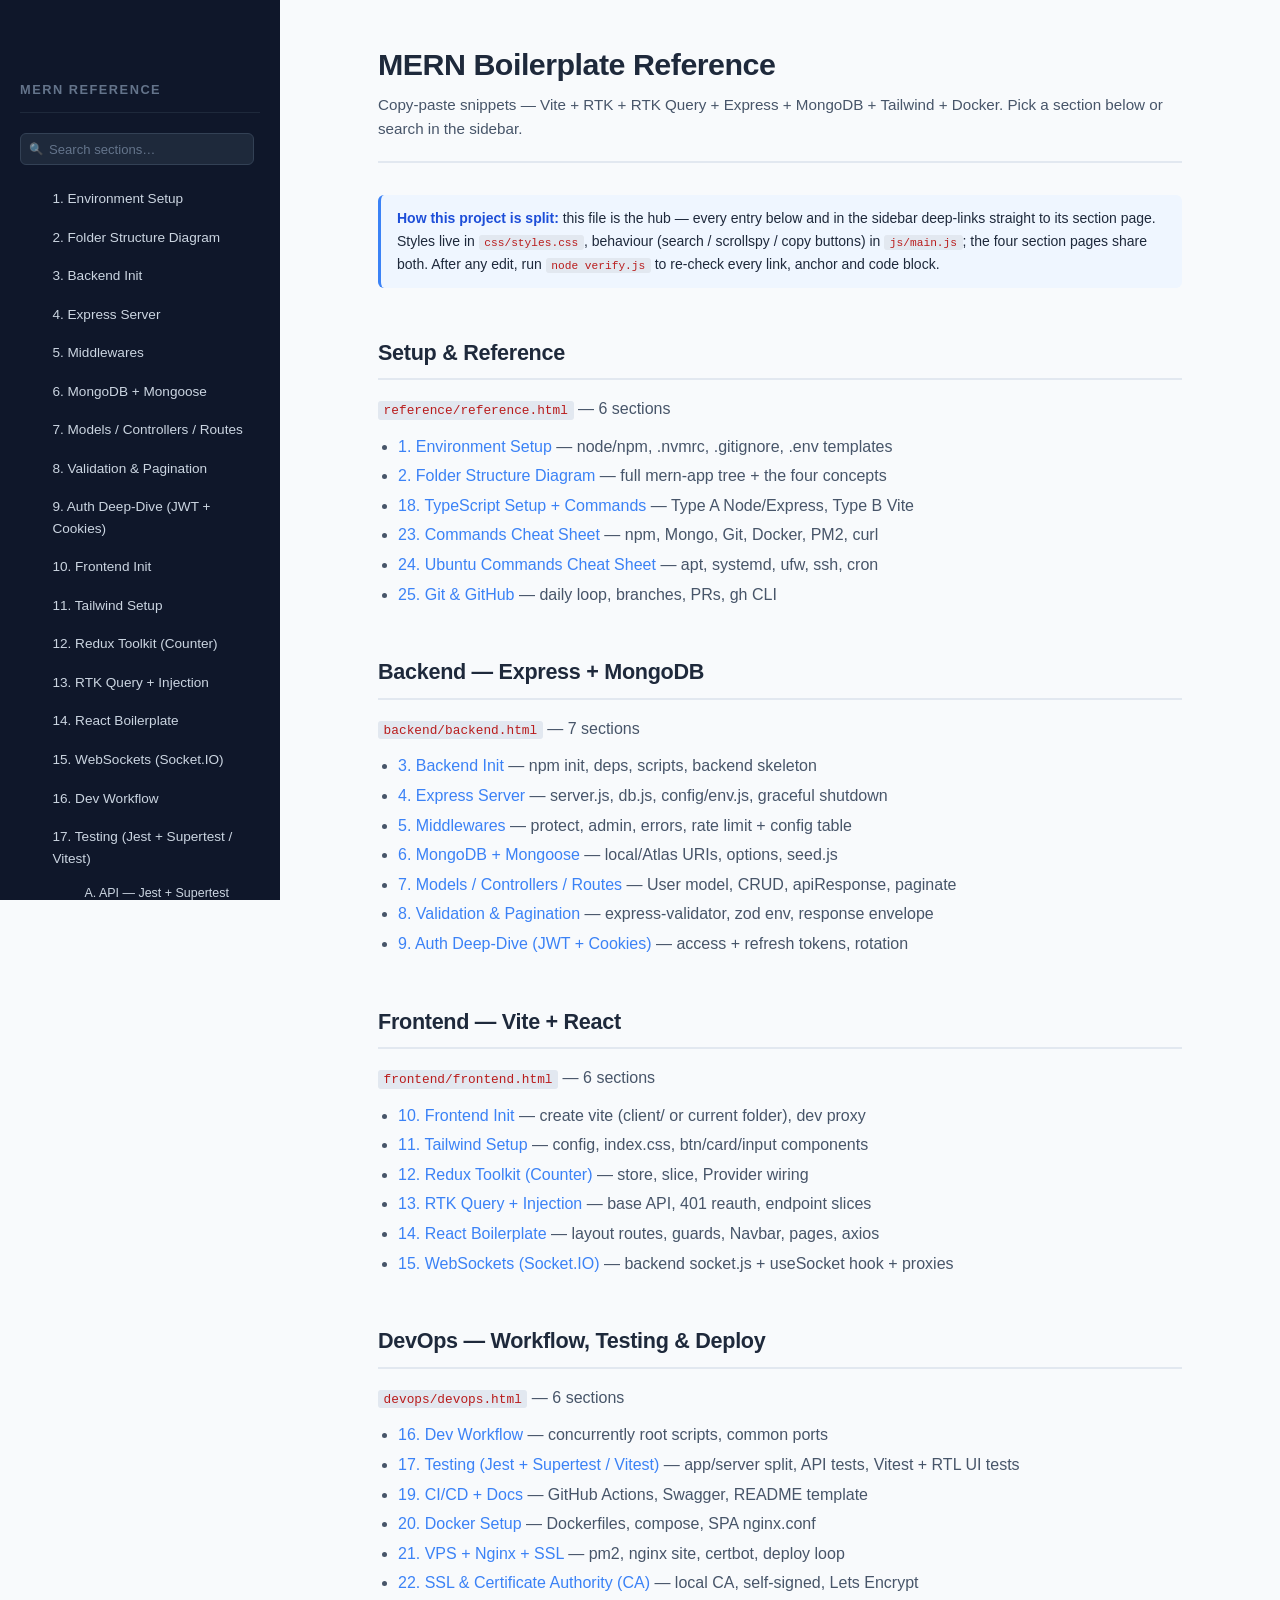
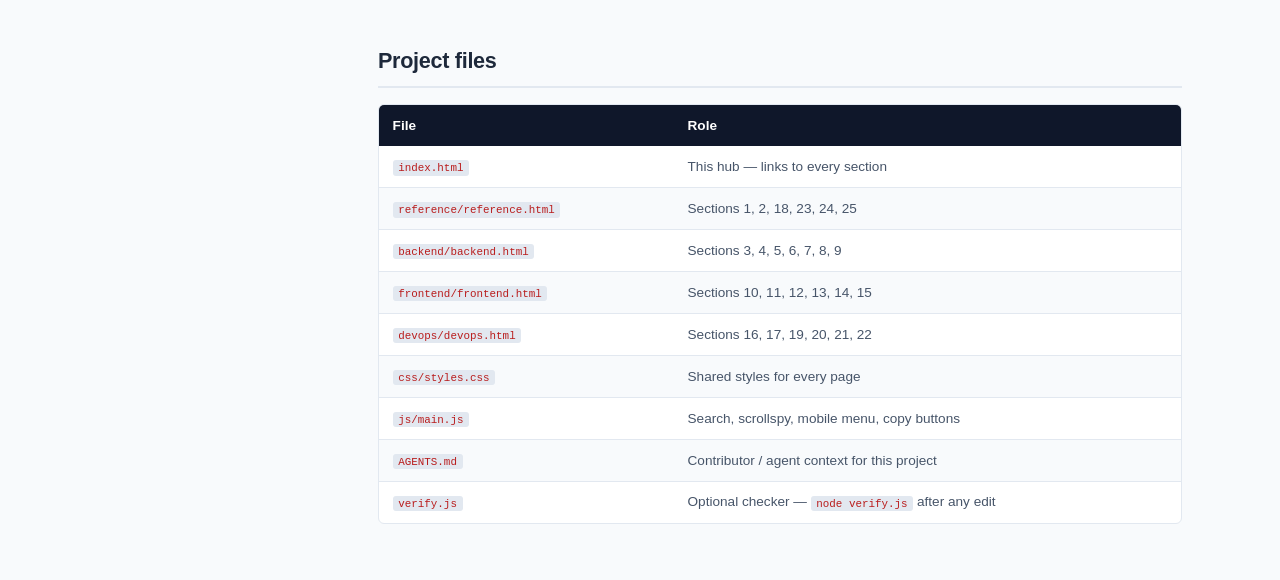
==== index.html @ 493d70dc "MERN reference site: hub + 4 section pages, shared css/js, Vitest testing, verify.js checker" ====
<!doctype html>
<html lang="en">
  <head>
    <meta charset="UTF-8" />
    <meta name="viewport" content="width=device-width, initial-scale=1.0" />
    <title>MERN Boilerplate Reference</title>
    <link rel="stylesheet" href="css/styles.css" />
  </head>
  <body>
    <button class="menu-toggle" id="menuToggle" aria-label="Toggle navigation">
      ☰
    </button>
    <div class="overlay" id="overlay"></div>

    <nav class="sidebar" id="sidebar">
      <h2>MERN Reference</h2>
      <div class="search-wrap">
        <div class="search-field">
          <input
            type="search"
            id="navSearch"
            class="nav-search"
            placeholder="Search sections…"
            autocomplete="off"
            aria-label="Search sections"
          />
        </div>
        <span id="searchCount" class="search-count"></span>
      </div>
      <ul id="navList">
        <li><a href="reference/reference.html#s1">1. Environment Setup</a></li>
        <li><a href="reference/reference.html#s2">2. Folder Structure Diagram</a></li>
        <li><a href="backend/backend.html#s3">3. Backend Init</a></li>
        <li><a href="backend/backend.html#s4">4. Express Server</a></li>
        <li><a href="backend/backend.html#s5">5. Middlewares</a></li>
        <li><a href="backend/backend.html#s6">6. MongoDB + Mongoose</a></li>
        <li><a href="backend/backend.html#s7">7. Models / Controllers / Routes</a></li>
        <li><a href="backend/backend.html#s8">8. Validation &amp; Pagination</a></li>
        <li><a href="backend/backend.html#s9">9. Auth Deep-Dive (JWT + Cookies)</a></li>
        <li><a href="frontend/frontend.html#s10">10. Frontend Init</a></li>
        <li><a href="frontend/frontend.html#s11">11. Tailwind Setup</a></li>
        <li><a href="frontend/frontend.html#s12">12. Redux Toolkit (Counter)</a></li>
        <li><a href="frontend/frontend.html#s13">13. RTK Query + Injection</a></li>
        <li><a href="frontend/frontend.html#s14">14. React Boilerplate</a></li>
        <li><a href="frontend/frontend.html#s15">15. WebSockets (Socket.IO)</a></li>
        <li><a href="devops/devops.html#s16">16. Dev Workflow</a></li>
        <li>
          <a href="devops/devops.html#s17">17. Testing (Jest + Supertest / Vitest)</a>
          <ul>
            <li><a href="devops/devops.html#s17a">A. API — Jest + Supertest</a></li>
            <li><a href="devops/devops.html#s17b">B. UI — Vitest + RTL</a></li>
          </ul>
        </li>
        <li>
          <a href="reference/reference.html#s18">18. TypeScript Setup + Commands</a>
          <ul>
            <li><a href="reference/reference.html#s18a">A. Node / Express (CommonJS)</a></li>
            <li><a href="reference/reference.html#s18b">B. Vite (React / Vue)</a></li>
          </ul>
        </li>
        <li><a href="devops/devops.html#s19">19. CI/CD + Docs</a></li>
        <li><a href="devops/devops.html#s20">20. Docker Setup</a></li>
        <li><a href="devops/devops.html#s21">21. VPS + Nginx + SSL</a></li>
        <li><a href="devops/devops.html#s22">22. SSL &amp; Certificate Authority (CA)</a></li>
        <li><a href="reference/reference.html#s23">23. Commands Cheat Sheet</a></li>
        <li><a href="reference/reference.html#s24">24. Ubuntu Commands Cheat Sheet</a></li>
        <li><a href="reference/reference.html#s25">25. Git &amp; GitHub</a></li>
      </ul>
      <p id="searchEmpty" class="search-empty" hidden>No sections match.</p>
      <p class="sidebar-home"><a href="index.html">⌂ back to index</a></p>
    </nav>

    <main class="main-content">
      <h1>MERN Boilerplate Reference</h1>
      <p class="subtitle">Copy-paste snippets — Vite + RTK + RTK Query + Express + MongoDB + Tailwind + Docker. Pick a section below or search in the sidebar.</p>

      <div class="callout">
        <strong>How this project is split:</strong> this file is the hub —
        every entry below and in the sidebar deep-links straight to its
        section page. Styles live in <code>css/styles.css</code>, behaviour
        (search / scrollspy / copy buttons) in <code>js/main.js</code>; the
        four section pages share both. After any edit, run
        <code>node verify.js</code> to re-check every link, anchor and code
        block.
      </div>

      <h2>Setup &amp; Reference</h2>
      <p><a href="reference/reference.html"><code>reference/reference.html</code></a> — 6 sections</p>
      <ul>
        <li><a href="reference/reference.html#s1">1. Environment Setup</a> — node/npm, .nvmrc, .gitignore, .env templates</li>
        <li><a href="reference/reference.html#s2">2. Folder Structure Diagram</a> — full mern-app tree + the four concepts</li>
        <li><a href="reference/reference.html#s18">18. TypeScript Setup + Commands</a> — Type A Node/Express, Type B Vite</li>
        <li><a href="reference/reference.html#s23">23. Commands Cheat Sheet</a> — npm, Mongo, Git, Docker, PM2, curl</li>
        <li><a href="reference/reference.html#s24">24. Ubuntu Commands Cheat Sheet</a> — apt, systemd, ufw, ssh, cron</li>
        <li><a href="reference/reference.html#s25">25. Git &amp; GitHub</a> — daily loop, branches, PRs, gh CLI</li>
      </ul>

      <h2>Backend — Express + MongoDB</h2>
      <p><a href="backend/backend.html"><code>backend/backend.html</code></a> — 7 sections</p>
      <ul>
        <li><a href="backend/backend.html#s3">3. Backend Init</a> — npm init, deps, scripts, backend skeleton</li>
        <li><a href="backend/backend.html#s4">4. Express Server</a> — server.js, db.js, config/env.js, graceful shutdown</li>
        <li><a href="backend/backend.html#s5">5. Middlewares</a> — protect, admin, errors, rate limit + config table</li>
        <li><a href="backend/backend.html#s6">6. MongoDB + Mongoose</a> — local/Atlas URIs, options, seed.js</li>
        <li><a href="backend/backend.html#s7">7. Models / Controllers / Routes</a> — User model, CRUD, apiResponse, paginate</li>
        <li><a href="backend/backend.html#s8">8. Validation &amp; Pagination</a> — express-validator, zod env, response envelope</li>
        <li><a href="backend/backend.html#s9">9. Auth Deep-Dive (JWT + Cookies)</a> — access + refresh tokens, rotation</li>
      </ul>

      <h2>Frontend — Vite + React</h2>
      <p><a href="frontend/frontend.html"><code>frontend/frontend.html</code></a> — 6 sections</p>
      <ul>
        <li><a href="frontend/frontend.html#s10">10. Frontend Init</a> — create vite (client/ or current folder), dev proxy</li>
        <li><a href="frontend/frontend.html#s11">11. Tailwind Setup</a> — config, index.css, btn/card/input components</li>
        <li><a href="frontend/frontend.html#s12">12. Redux Toolkit (Counter)</a> — store, slice, Provider wiring</li>
        <li><a href="frontend/frontend.html#s13">13. RTK Query + Injection</a> — base API, 401 reauth, endpoint slices</li>
        <li><a href="frontend/frontend.html#s14">14. React Boilerplate</a> — layout routes, guards, Navbar, pages, axios</li>
        <li><a href="frontend/frontend.html#s15">15. WebSockets (Socket.IO)</a> — backend socket.js + useSocket hook + proxies</li>
      </ul>

      <h2>DevOps — Workflow, Testing &amp; Deploy</h2>
      <p><a href="devops/devops.html"><code>devops/devops.html</code></a> — 6 sections</p>
      <ul>
        <li><a href="devops/devops.html#s16">16. Dev Workflow</a> — concurrently root scripts, common ports</li>
        <li><a href="devops/devops.html#s17">17. Testing (Jest + Supertest / Vitest)</a> — app/server split, API tests, Vitest + RTL UI tests</li>
        <li><a href="devops/devops.html#s19">19. CI/CD + Docs</a> — GitHub Actions, Swagger, README template</li>
        <li><a href="devops/devops.html#s20">20. Docker Setup</a> — Dockerfiles, compose, SPA nginx.conf</li>
        <li><a href="devops/devops.html#s21">21. VPS + Nginx + SSL</a> — pm2, nginx site, certbot, deploy loop</li>
        <li><a href="devops/devops.html#s22">22. SSL &amp; Certificate Authority (CA)</a> — local CA, self-signed, Lets Encrypt</li>
      </ul>

      <h2>Project files</h2>
      <div class="table-wrapper">
        <table>
          <thead><tr><th>File</th><th>Role</th></tr></thead>
          <tbody>
            <tr><td><code>index.html</code></td><td>This hub — links to every section</td></tr>
            <tr><td><a href="reference/reference.html"><code>reference/reference.html</code></a></td><td>Sections 1, 2, 18, 23, 24, 25</td></tr>
            <tr><td><a href="backend/backend.html"><code>backend/backend.html</code></a></td><td>Sections 3, 4, 5, 6, 7, 8, 9</td></tr>
            <tr><td><a href="frontend/frontend.html"><code>frontend/frontend.html</code></a></td><td>Sections 10, 11, 12, 13, 14, 15</td></tr>
            <tr><td><a href="devops/devops.html"><code>devops/devops.html</code></a></td><td>Sections 16, 17, 19, 20, 21, 22</td></tr>
            <tr><td><a href="css/styles.css"><code>css/styles.css</code></a></td><td>Shared styles for every page</td></tr>
            <tr><td><a href="js/main.js"><code>js/main.js</code></a></td><td>Search, scrollspy, mobile menu, copy buttons</td></tr>
            <tr><td><a href="AGENTS.md"><code>AGENTS.md</code></a></td><td>Contributor / agent context for this project</td></tr>
            <tr><td><a href="verify.js"><code>verify.js</code></a></td><td>Optional checker — <code>node verify.js</code> after any edit</td></tr>
          </tbody>
        </table>
      </div>
    </main>

    <script src="js/main.js"></script>
  </body>
</html>
---- css/styles.css ----
/* --- Reset & Variables --- */
:root {
  --bg: #f8fafc;
  --text: #1e293b;
  --text-light: #475569;
  --accent: #3b82f6;
  --accent-dark: #1d4ed8;
  --sidebar-bg: #0f172a;
  --sidebar-text: #cbd5e1;
  --code-bg: #0f172a;
  --code-text: #e2e8f0;
  --border: #e2e8f0;
  --card: #ffffff;
  --callout-bg: #eff6ff;
  --callout-border: #3b82f6;
  --sidebar-width: 280px;
  --font-sans:
    -apple-system, BlinkMacSystemFont, "Segoe UI", Roboto, Helvetica,
    Arial, sans-serif;
  --font-mono:
    ui-monospace, SFMono-Regular, Menlo, Monaco, Consolas,
    "Liberation Mono", "Courier New", monospace;
}

* {
  box-sizing: border-box;
  margin: 0;
  padding: 0;
}

html {
  scroll-behavior: smooth;
  scroll-padding-top: 20px;
}

body {
  font-family: var(--font-sans);
  background: var(--bg);
  color: var(--text);
  line-height: 1.6;
  display: flex;
  min-height: 100vh;
}

/* --- Sidebar --- */
.sidebar {
  width: var(--sidebar-width);
  background: var(--sidebar-bg);
  color: var(--sidebar-text);
  height: 100vh;
  position: sticky;
  top: 0;
  overflow-y: auto;
  padding: 2rem 1.25rem;
  flex-shrink: 0;
  transition: transform 0.25s ease;
  z-index: 100;
}

.sidebar h2 {
  font-size: 0.8rem;
  text-transform: uppercase;
  letter-spacing: 1.5px;
  color: #64748b;
  margin-bottom: 1.25rem;
  padding-bottom: 0.75rem;
  border-bottom: 1px solid #1e293b;
}

.sidebar ul {
  list-style: none;
}
.sidebar li {
  margin-bottom: 0.15rem;
}
.sidebar ul ul {
  margin: 0.15rem 0 0.15rem 0.75rem;
}
.sidebar ul ul a {
  font-size: 0.78rem;
  padding: 0.3rem 0.65rem;
}

.sidebar a {
  color: var(--sidebar-text);
  text-decoration: none;
  display: block;
  padding: 0.45rem 0.65rem;
  border-radius: 5px;
  font-size: 0.85rem;
  transition:
    background 0.15s,
    color 0.15s;
  border-left: 2px solid transparent;
}

.sidebar a:hover {
  background: #1e293b;
  color: #fff;
}
.sidebar a.active {
  background: #1e293b;
  color: #fff;
  border-left-color: var(--accent);
  font-weight: 500;
}

/* --- Sidebar Search --- */
.search-wrap {
  display: flex;
  align-items: center;
  gap: 0.4rem;
  margin-bottom: 1rem;
}

.search-field {
  position: relative;
  flex: 1;
  min-width: 0;
}

.search-field::before {
  content: "🔍";
  position: absolute;
  left: 0.55rem;
  top: 50%;
  transform: translateY(-50%);
  font-size: 0.72rem;
  opacity: 0.7;
  pointer-events: none;
}

.nav-search {
  width: 100%;
  background: #1e293b;
  border: 1px solid #334155;
  color: #e2e8f0;
  padding: 0.45rem 0.6rem 0.45rem 1.75rem;
  border-radius: 6px;
  font-size: 0.82rem;
  font-family: var(--font-sans);
  outline: none;
  transition: border-color 0.15s;
}

.nav-search::placeholder {
  color: #64748b;
}

.nav-search:focus {
  border-color: var(--accent);
}

.search-count {
  font-size: 0.68rem;
  color: #64748b;
  white-space: nowrap;
  font-family: var(--font-mono);
}

.search-empty {
  color: #64748b;
  font-size: 0.8rem;
  padding: 0.35rem 0.2rem 0.8rem;
}

.sidebar li[hidden] {
  display: none;
}

.sidebar-home {
  margin-top: 1rem;
  padding-top: 0.75rem;
  border-top: 1px solid #1e293b;
}

/* --- Mobile Toggle --- */
.menu-toggle {
  display: none;
  position: fixed;
  top: 1rem;
  left: 1rem;
  z-index: 200;
  background: var(--sidebar-bg);
  color: white;
  border: none;
  padding: 0.6rem 0.85rem;
  border-radius: 6px;
  cursor: pointer;
  font-size: 1.1rem;
  box-shadow: 0 2px 8px rgba(0, 0, 0, 0.15);
}

.overlay {
  display: none;
  position: fixed;
  inset: 0;
  background: rgba(0, 0, 0, 0.4);
  z-index: 90;
}
.overlay.open {
  display: block;
}

/* --- Main --- */
.main-content {
  flex: 1;
  padding: 2.5rem 3rem;
  max-width: 900px;
  margin: 0 auto;
  min-width: 0;
}

/* --- Typography --- */
h1 {
  font-size: 1.9rem;
  color: var(--text);
  margin-bottom: 0.25rem;
  font-weight: 700;
  letter-spacing: -0.5px;
}

.subtitle {
  color: var(--text-light);
  font-size: 0.95rem;
  margin-bottom: 2rem;
  padding-bottom: 1.25rem;
  border-bottom: 2px solid var(--border);
}

h2 {
  font-size: 1.35rem;
  color: var(--text);
  margin-top: 3rem;
  margin-bottom: 1rem;
  padding-bottom: 0.5rem;
  border-bottom: 2px solid var(--border);
  font-weight: 700;
  letter-spacing: -0.3px;
}

h3 {
  font-size: 1rem;
  color: var(--accent-dark);
  margin-top: 1.75rem;
  margin-bottom: 0.5rem;
  font-weight: 600;
  font-family: var(--font-mono);
}

p {
  margin-bottom: 0.75rem;
  color: var(--text-light);
}
strong {
  color: var(--text);
}
a {
  color: var(--accent);
  text-decoration: none;
}
a:hover {
  text-decoration: underline;
}

ul,
ol {
  margin-bottom: 0.75rem;
  padding-left: 1.25rem;
  color: var(--text-light);
}
li {
  margin-bottom: 0.25rem;
}

/* --- Callouts --- */
.callout {
  padding: 0.75rem 1rem;
  border-radius: 6px;
  margin: 1rem 0;
  background: var(--callout-bg);
  border-left: 3px solid var(--callout-border);
  font-size: 0.875rem;
  color: var(--text);
}
.callout strong {
  color: var(--accent-dark);
}
.callout p:last-child {
  margin-bottom: 0;
}

/* --- Tables --- */
.table-wrapper {
  overflow-x: auto;
  margin: 1rem 0;
  border-radius: 6px;
  border: 1px solid var(--border);
  background: var(--card);
}

table {
  width: 100%;
  border-collapse: collapse;
  font-size: 0.85rem;
  min-width: 400px;
}

th {
  background: var(--sidebar-bg);
  color: #fff;
  text-align: left;
  padding: 0.6rem 0.85rem;
  font-weight: 600;
}

td {
  padding: 0.6rem 0.85rem;
  border-bottom: 1px solid var(--border);
  color: var(--text-light);
  vertical-align: top;
}
tr:last-child td {
  border-bottom: none;
}
tr:nth-child(even) {
  background: #f8fafc;
}

/* --- Code Blocks --- */
pre {
  position: relative;
  background: var(--code-bg);
  color: var(--code-text);
  padding: 1rem 1.15rem;
  border-radius: 6px;
  overflow-x: auto;
  font-family: var(--font-mono);
  font-size: 0.8rem;
  line-height: 1.55;
  margin: 0.5rem 0 1rem;
  border: 1px solid #1e293b;
}

.copy-btn {
  position: absolute;
  top: 0.4rem;
  right: 0.6rem;
  font-size: 0.65rem;
  text-transform: uppercase;
  letter-spacing: 1px;
  font-family: var(--font-sans);
  color: #94a3b8;
  background: #1e293b;
  border: 1px solid #334155;
  padding: 0.2rem 0.5rem;
  border-radius: 4px;
  cursor: pointer;
  transition:
    color 0.15s,
    border-color 0.15s,
    background 0.15s;
}

.copy-btn:hover {
  color: #fff;
  border-color: var(--accent);
  background: #334155;
}

.copy-btn.copied {
  color: #34d399;
  border-color: #34d399;
}

code {
  font-family: var(--font-mono);
  font-size: 0.85em;
}

p code,
li code,
td code,
.callout code {
  background: #e2e8f0;
  color: #b91c1c;
  padding: 0.1rem 0.35rem;
  border-radius: 3px;
  font-size: 0.8em;
}

.callout code {
  overflow-wrap: anywhere;
}

/* --- Print --- */
@media print {
  .sidebar,
  .menu-toggle,
  .overlay {
    display: none !important;
  }
  .main-content {
    max-width: 100%;
    padding: 0;
    margin: 0;
  }
  body {
    display: block;
    background: #fff;
    color: #000;
  }
  h1,
  h2,
  h3 {
    color: #000;
    page-break-after: avoid;
  }
  pre {
    background: #f1f5f9;
    color: #000;
    border: 1px solid #ccc;
    white-space: pre-wrap;
    word-wrap: break-word;
    page-break-inside: avoid;
  }
  .copy-btn {
    display: none !important;
  }
  .table-wrapper {
    overflow: visible;
    border: 1px solid #ccc;
  }
  table {
    min-width: 0;
  }
  a {
    color: #000;
  }
}

/* --- Responsive --- */
@media (max-width: 900px) {
  .sidebar {
    position: fixed;
    transform: translateX(-100%);
  }
  .sidebar.open {
    transform: translateX(0);
  }
  .menu-toggle {
    display: block;
  }
  .main-content {
    padding: 4rem 1.25rem 2rem;
  }
  h1 {
    font-size: 1.5rem;
  }
  h2 {
    font-size: 1.15rem;
  }
}
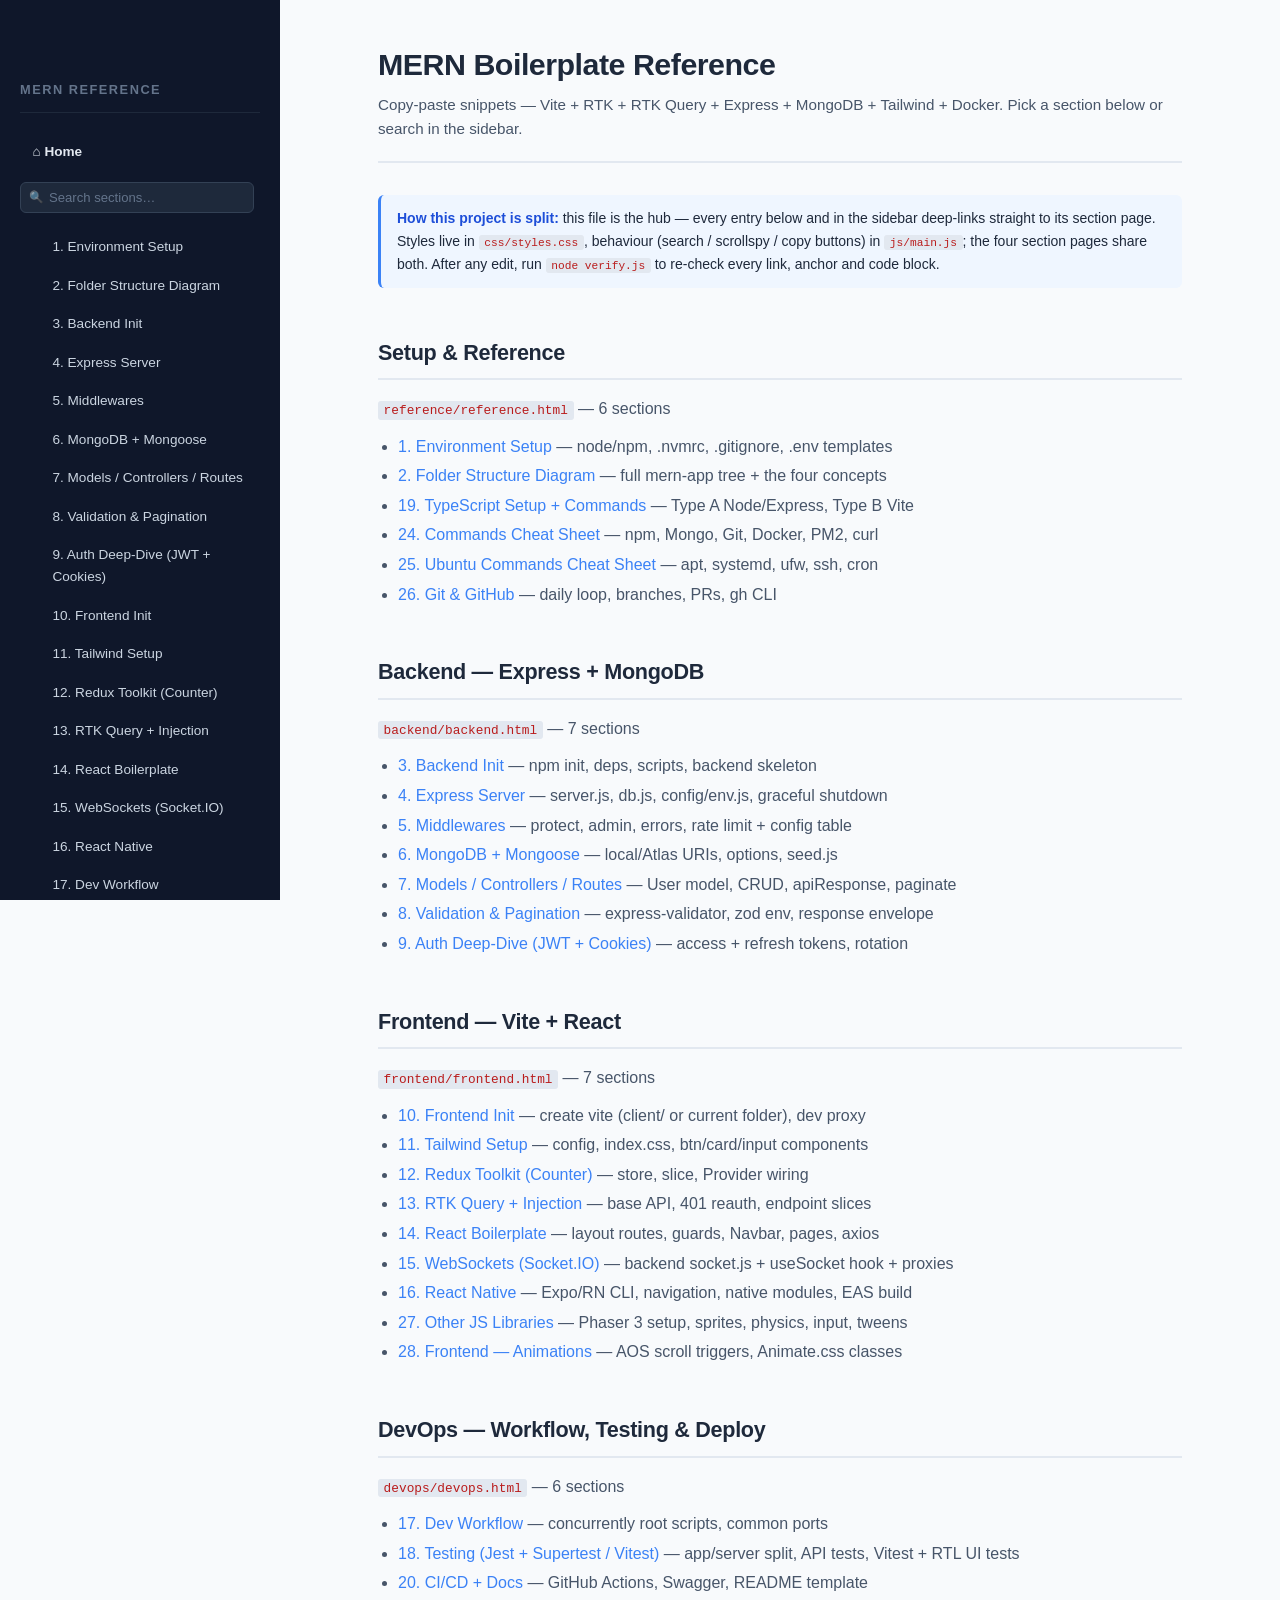
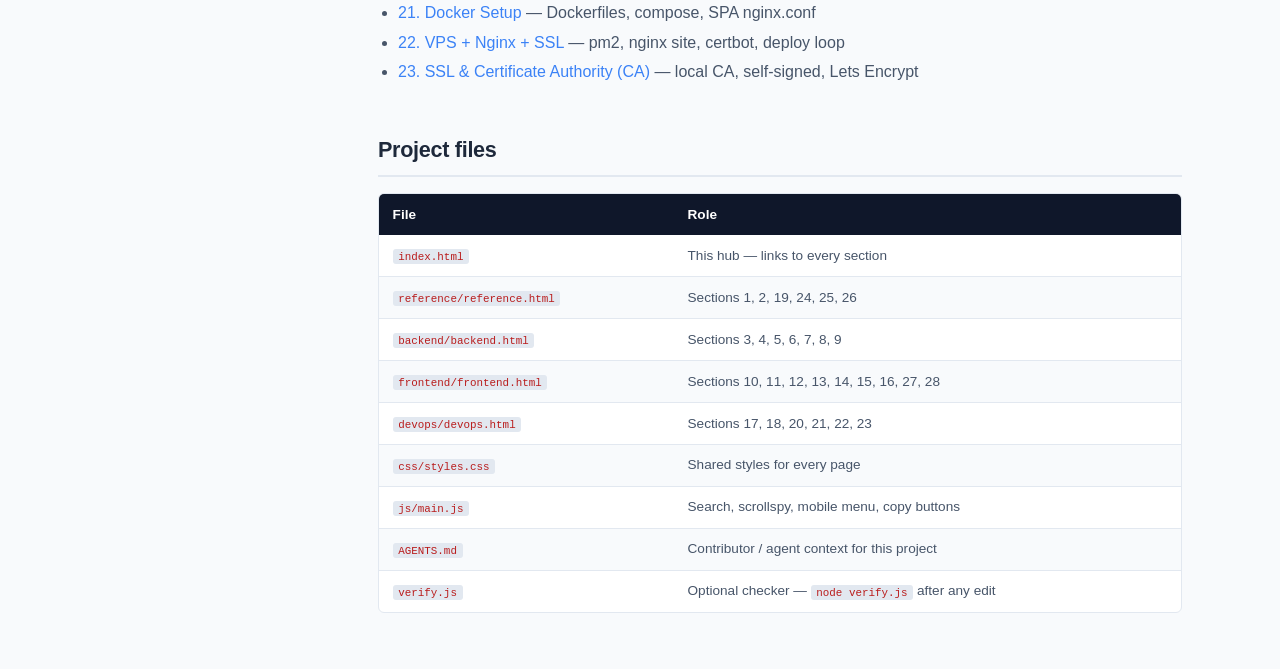
==== commit e8344571: "Add sections 27 (Other JS Libraries/Phaser) and 28 (Frontend Animations), top sidebar home button, r" ====
--- a/index.html
+++ b/index.html
@@ -14,6 +14,7 @@
 
     <nav class="sidebar" id="sidebar">
       <h2>MERN Reference</h2>
+      <p class="sidebar-home-top"><a href="index.html">⌂ Home</a></p>
       <div class="search-wrap">
         <div class="search-field">
           <input
@@ -43,28 +44,31 @@
         <li><a href="frontend/frontend.html#s13">13. RTK Query + Injection</a></li>
         <li><a href="frontend/frontend.html#s14">14. React Boilerplate</a></li>
         <li><a href="frontend/frontend.html#s15">15. WebSockets (Socket.IO)</a></li>
-        <li><a href="devops/devops.html#s16">16. Dev Workflow</a></li>
+        <li><a href="frontend/frontend.html#s16">16. React Native</a></li>
+        <li><a href="devops/devops.html#s17">17. Dev Workflow</a></li>
         <li>
-          <a href="devops/devops.html#s17">17. Testing (Jest + Supertest / Vitest)</a>
+          <a href="devops/devops.html#s18">18. Testing (Jest + Supertest / Vitest)</a>
           <ul>
-            <li><a href="devops/devops.html#s17a">A. API — Jest + Supertest</a></li>
-            <li><a href="devops/devops.html#s17b">B. UI — Vitest + RTL</a></li>
+            <li><a href="devops/devops.html#s18a">A. API — Jest + Supertest</a></li>
+            <li><a href="devops/devops.html#s18b">B. UI — Vitest + RTL</a></li>
           </ul>
         </li>
         <li>
-          <a href="reference/reference.html#s18">18. TypeScript Setup + Commands</a>
+          <a href="reference/reference.html#s19">19. TypeScript Setup + Commands</a>
           <ul>
-            <li><a href="reference/reference.html#s18a">A. Node / Express (CommonJS)</a></li>
-            <li><a href="reference/reference.html#s18b">B. Vite (React / Vue)</a></li>
+            <li><a href="reference/reference.html#s19a">A. Node / Express (CommonJS)</a></li>
+            <li><a href="reference/reference.html#s19b">B. Vite (React / Vue)</a></li>
           </ul>
         </li>
-        <li><a href="devops/devops.html#s19">19. CI/CD + Docs</a></li>
-        <li><a href="devops/devops.html#s20">20. Docker Setup</a></li>
-        <li><a href="devops/devops.html#s21">21. VPS + Nginx + SSL</a></li>
-        <li><a href="devops/devops.html#s22">22. SSL &amp; Certificate Authority (CA)</a></li>
-        <li><a href="reference/reference.html#s23">23. Commands Cheat Sheet</a></li>
-        <li><a href="reference/reference.html#s24">24. Ubuntu Commands Cheat Sheet</a></li>
-        <li><a href="reference/reference.html#s25">25. Git &amp; GitHub</a></li>
+        <li><a href="devops/devops.html#s20">20. CI/CD + Docs</a></li>
+        <li><a href="devops/devops.html#s21">21. Docker Setup</a></li>
+        <li><a href="devops/devops.html#s22">22. VPS + Nginx + SSL</a></li>
+        <li><a href="devops/devops.html#s23">23. SSL &amp; Certificate Authority (CA)</a></li>
+        <li><a href="reference/reference.html#s24">24. Commands Cheat Sheet</a></li>
+        <li><a href="reference/reference.html#s25">25. Ubuntu Commands Cheat Sheet</a></li>
+        <li><a href="reference/reference.html#s26">26. Git &amp; GitHub</a></li>
+        <li><a href="frontend/frontend.html#s27">27. Other JS Libraries</a></li>
+        <li><a href="frontend/frontend.html#s28">28. Frontend — Animations</a></li>
       </ul>
       <p id="searchEmpty" class="search-empty" hidden>No sections match.</p>
       <p class="sidebar-home"><a href="index.html">⌂ back to index</a></p>
@@ -89,10 +93,10 @@
       <ul>
         <li><a href="reference/reference.html#s1">1. Environment Setup</a> — node/npm, .nvmrc, .gitignore, .env templates</li>
         <li><a href="reference/reference.html#s2">2. Folder Structure Diagram</a> — full mern-app tree + the four concepts</li>
-        <li><a href="reference/reference.html#s18">18. TypeScript Setup + Commands</a> — Type A Node/Express, Type B Vite</li>
-        <li><a href="reference/reference.html#s23">23. Commands Cheat Sheet</a> — npm, Mongo, Git, Docker, PM2, curl</li>
-        <li><a href="reference/reference.html#s24">24. Ubuntu Commands Cheat Sheet</a> — apt, systemd, ufw, ssh, cron</li>
-        <li><a href="reference/reference.html#s25">25. Git &amp; GitHub</a> — daily loop, branches, PRs, gh CLI</li>
+        <li><a href="reference/reference.html#s19">19. TypeScript Setup + Commands</a> — Type A Node/Express, Type B Vite</li>
+        <li><a href="reference/reference.html#s24">24. Commands Cheat Sheet</a> — npm, Mongo, Git, Docker, PM2, curl</li>
+        <li><a href="reference/reference.html#s25">25. Ubuntu Commands Cheat Sheet</a> — apt, systemd, ufw, ssh, cron</li>
+        <li><a href="reference/reference.html#s26">26. Git &amp; GitHub</a> — daily loop, branches, PRs, gh CLI</li>
       </ul>
 
       <h2>Backend — Express + MongoDB</h2>
@@ -108,7 +112,7 @@
       </ul>
 
       <h2>Frontend — Vite + React</h2>
-      <p><a href="frontend/frontend.html"><code>frontend/frontend.html</code></a> — 6 sections</p>
+      <p><a href="frontend/frontend.html"><code>frontend/frontend.html</code></a> — 7 sections</p>
       <ul>
         <li><a href="frontend/frontend.html#s10">10. Frontend Init</a> — create vite (client/ or current folder), dev proxy</li>
         <li><a href="frontend/frontend.html#s11">11. Tailwind Setup</a> — config, index.css, btn/card/input components</li>
@@ -116,17 +120,20 @@
         <li><a href="frontend/frontend.html#s13">13. RTK Query + Injection</a> — base API, 401 reauth, endpoint slices</li>
         <li><a href="frontend/frontend.html#s14">14. React Boilerplate</a> — layout routes, guards, Navbar, pages, axios</li>
         <li><a href="frontend/frontend.html#s15">15. WebSockets (Socket.IO)</a> — backend socket.js + useSocket hook + proxies</li>
+        <li><a href="frontend/frontend.html#s16">16. React Native</a> — Expo/RN CLI, navigation, native modules, EAS build</li>
+        <li><a href="frontend/frontend.html#s27">27. Other JS Libraries</a> — Phaser 3 setup, sprites, physics, input, tweens</li>
+        <li><a href="frontend/frontend.html#s28">28. Frontend — Animations</a> — AOS scroll triggers, Animate.css classes</li>
       </ul>
 
       <h2>DevOps — Workflow, Testing &amp; Deploy</h2>
       <p><a href="devops/devops.html"><code>devops/devops.html</code></a> — 6 sections</p>
       <ul>
-        <li><a href="devops/devops.html#s16">16. Dev Workflow</a> — concurrently root scripts, common ports</li>
-        <li><a href="devops/devops.html#s17">17. Testing (Jest + Supertest / Vitest)</a> — app/server split, API tests, Vitest + RTL UI tests</li>
-        <li><a href="devops/devops.html#s19">19. CI/CD + Docs</a> — GitHub Actions, Swagger, README template</li>
-        <li><a href="devops/devops.html#s20">20. Docker Setup</a> — Dockerfiles, compose, SPA nginx.conf</li>
-        <li><a href="devops/devops.html#s21">21. VPS + Nginx + SSL</a> — pm2, nginx site, certbot, deploy loop</li>
-        <li><a href="devops/devops.html#s22">22. SSL &amp; Certificate Authority (CA)</a> — local CA, self-signed, Lets Encrypt</li>
+        <li><a href="devops/devops.html#s17">17. Dev Workflow</a> — concurrently root scripts, common ports</li>
+        <li><a href="devops/devops.html#s18">18. Testing (Jest + Supertest / Vitest)</a> — app/server split, API tests, Vitest + RTL UI tests</li>
+        <li><a href="devops/devops.html#s20">20. CI/CD + Docs</a> — GitHub Actions, Swagger, README template</li>
+        <li><a href="devops/devops.html#s21">21. Docker Setup</a> — Dockerfiles, compose, SPA nginx.conf</li>
+        <li><a href="devops/devops.html#s22">22. VPS + Nginx + SSL</a> — pm2, nginx site, certbot, deploy loop</li>
+        <li><a href="devops/devops.html#s23">23. SSL &amp; Certificate Authority (CA)</a> — local CA, self-signed, Lets Encrypt</li>
       </ul>
 
       <h2>Project files</h2>
@@ -135,10 +142,10 @@
           <thead><tr><th>File</th><th>Role</th></tr></thead>
           <tbody>
             <tr><td><code>index.html</code></td><td>This hub — links to every section</td></tr>
-            <tr><td><a href="reference/reference.html"><code>reference/reference.html</code></a></td><td>Sections 1, 2, 18, 23, 24, 25</td></tr>
+            <tr><td><a href="reference/reference.html"><code>reference/reference.html</code></a></td><td>Sections 1, 2, 19, 24, 25, 26</td></tr>
             <tr><td><a href="backend/backend.html"><code>backend/backend.html</code></a></td><td>Sections 3, 4, 5, 6, 7, 8, 9</td></tr>
-            <tr><td><a href="frontend/frontend.html"><code>frontend/frontend.html</code></a></td><td>Sections 10, 11, 12, 13, 14, 15</td></tr>
-            <tr><td><a href="devops/devops.html"><code>devops/devops.html</code></a></td><td>Sections 16, 17, 19, 20, 21, 22</td></tr>
+            <tr><td><a href="frontend/frontend.html"><code>frontend/frontend.html</code></a></td><td>Sections 10, 11, 12, 13, 14, 15, 16, 27, 28</td></tr>
+            <tr><td><a href="devops/devops.html"><code>devops/devops.html</code></a></td><td>Sections 17, 18, 20, 21, 22, 23</td></tr>
             <tr><td><a href="css/styles.css"><code>css/styles.css</code></a></td><td>Shared styles for every page</td></tr>
             <tr><td><a href="js/main.js"><code>js/main.js</code></a></td><td>Search, scrollspy, mobile menu, copy buttons</td></tr>
             <tr><td><a href="AGENTS.md"><code>AGENTS.md</code></a></td><td>Contributor / agent context for this project</td></tr>
--- a/css/styles.css
+++ b/css/styles.css
@@ -168,6 +168,23 @@
   display: none;
 }
 
+.sidebar-home-top {
+  margin-bottom: 0.75rem;
+}
+
+.sidebar-home-top a {
+  display: inline-flex;
+  align-items: center;
+  gap: 0.4rem;
+  color: #e2e8f0;
+  text-decoration: none;
+  font-weight: 600;
+}
+
+.sidebar-home-top a:hover {
+  color: #38bdf8;
+}
+
 .sidebar-home {
   margin-top: 1rem;
   padding-top: 0.75rem;
